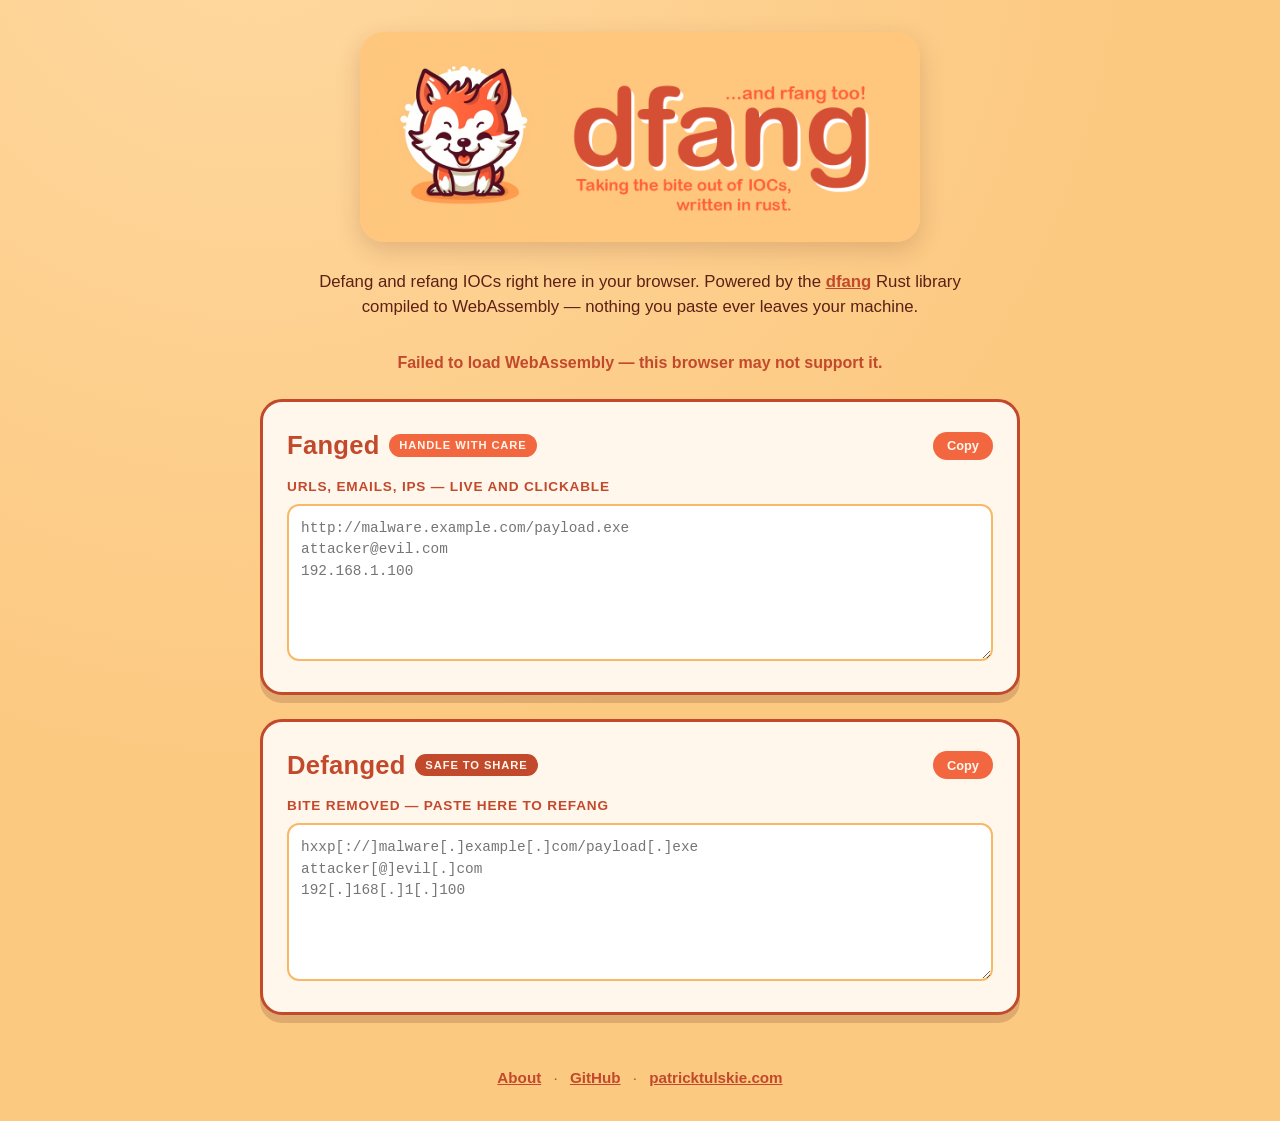
==== site/index.html @ 17a23e1f "Serve POST /api/defang and /api/refang from the same worker so the wasm answers over HTTP too" ====
<!DOCTYPE html>
<html lang="en">
<head>
  <meta charset="utf-8">
  <meta name="viewport" content="width=device-width, initial-scale=1">
  <title>dfang — taking the bite out of IOCs</title>
  <meta name="description" content="Defang and refang URLs, emails, and IPs right in your browser. Nothing leaves your machine.">
  <link rel="icon" href="favicon.svg" type="image/svg+xml">
  <link rel="stylesheet" href="style.css">
</head>
<body>
  <header>
    <img class="logo" src="img/dfang_logo.png" alt="dfang — taking the bite out of IOCs, written in rust">
    <p class="tagline">Defang and refang IOCs right here in your browser.
      Powered by the <a href="https://github.com/PatrickTulskie/dfang">dfang</a> Rust library compiled to WebAssembly
      — nothing you paste ever leaves your machine.</p>
  </header>

  <main>
    <p id="status" class="status" hidden>Loading WebAssembly&hellip;</p>

    <section class="card">
      <div class="out-head">
        <h2>Fanged <span class="pill pill-alt">handle with care</span></h2>
        <button class="copy" data-target="fanged" type="button">Copy</button>
      </div>
      <label for="fanged">URLs, emails, IPs — live and clickable</label>
      <textarea id="fanged" rows="6" spellcheck="false" autocomplete="off"
        placeholder="http://malware.example.com/payload.exe&#10;attacker@evil.com&#10;192.168.1.100"></textarea>
    </section>

    <section class="card">
      <div class="out-head">
        <h2>Defanged <span class="pill">safe to share</span></h2>
        <button class="copy" data-target="defanged" type="button">Copy</button>
      </div>
      <label for="defanged">Bite removed — paste here to refang</label>
      <textarea id="defanged" rows="6" spellcheck="false" autocomplete="off"
        placeholder="hxxp[://]malware[.]example[.]com/payload[.]exe&#10;attacker[@]evil[.]com&#10;192[.]168[.]1[.]100"></textarea>
    </section>
  </main>

  <footer>
    <nav>
      <a href="/about">About</a>
      <span aria-hidden="true">&middot;</span>
      <a href="https://github.com/PatrickTulskie/dfang">GitHub</a>
      <span aria-hidden="true">&middot;</span>
      <a href="https://patricktulskie.com">patricktulskie.com</a>
    </nav>
  </footer>

  <script type="module" src="main.js"></script>
</body>
</html>
---- site/style.css ----
:root {
  --bg: #fcc981;
  --bg-deep: #f7b968;
  --ink: #c2492c;
  --ink-dark: #5c2015;
  --accent: #f2673f;
  --cream: #fff7eb;
  --cream-dim: #ffefd9;
  --shadow: rgba(92, 32, 21, 0.18);
}

* { box-sizing: border-box; }

body {
  margin: 0;
  min-height: 100vh;
  background: var(--bg);
  background-image: radial-gradient(circle at 20% -10%, #ffd9a1 0%, var(--bg) 55%);
  color: var(--ink-dark);
  font-family: ui-rounded, "Hiragino Maru Gothic ProN", Quicksand, Nunito,
    -apple-system, "Segoe UI", sans-serif;
  line-height: 1.5;
  display: flex;
  flex-direction: column;
}

header {
  text-align: center;
  padding: 2rem 1rem 0.5rem;
}

.logo {
  max-width: min(560px, 92vw);
  height: auto;
  border-radius: 24px;
  box-shadow: 0 8px 24px var(--shadow);
}

.tagline {
  max-width: 42rem;
  margin: 1.25rem auto 0;
  font-size: 1.05rem;
}

main {
  flex: 1;
  display: grid;
  grid-template-columns: minmax(0, 1fr);
  gap: 1.5rem;
  width: min(760px, 94vw);
  margin: 1.5rem auto 2rem;
  align-items: start;
}

.status {
  grid-column: 1 / -1;
  text-align: center;
  margin: 0;
  font-weight: 600;
  color: var(--ink);
}

.card {
  background: var(--cream);
  border: 3px solid var(--ink);
  border-radius: 22px;
  box-shadow: 0 8px 0 var(--shadow);
  padding: 1.5rem;
}

.card h2 {
  margin: 0 0 1rem;
  color: var(--ink);
  font-size: 1.6rem;
  letter-spacing: 0.01em;
  display: flex;
  align-items: center;
  gap: 0.6rem;
}

.pill {
  font-size: 0.7rem;
  font-weight: 700;
  text-transform: uppercase;
  letter-spacing: 0.08em;
  color: var(--cream);
  background: var(--ink);
  border-radius: 999px;
  padding: 0.25em 0.9em;
}

.pill-alt { background: var(--accent); }

label {
  display: block;
  font-weight: 700;
  font-size: 0.85rem;
  text-transform: uppercase;
  letter-spacing: 0.06em;
  color: var(--ink);
  margin-bottom: 0.4rem;
}

textarea {
  width: 100%;
  resize: vertical;
  border: 2px solid var(--bg-deep);
  border-radius: 12px;
  background: #fff;
  color: var(--ink-dark);
  font-family: ui-monospace, SFMono-Regular, Menlo, Consolas, monospace;
  font-size: 0.9rem;
  line-height: 1.5;
  padding: 0.75rem;
  margin-bottom: 1.1rem;
}

textarea:focus {
  outline: 3px solid var(--accent);
  outline-offset: 1px;
  border-color: transparent;
}

textarea[readonly] {
  background: var(--cream-dim);
  margin-bottom: 0;
}

.out-head {
  display: flex;
  align-items: center;
  justify-content: space-between;
  gap: 1rem;
  margin-bottom: 0.75rem;
}

.out-head h2 { margin: 0; }

.card textarea { margin-bottom: 0; }

.copy {
  font: inherit;
  font-size: 0.8rem;
  font-weight: 700;
  color: var(--cream);
  background: var(--accent);
  border: none;
  border-radius: 999px;
  padding: 0.35em 1.1em;
  cursor: pointer;
  flex-shrink: 0;
  transition: transform 0.05s ease, background 0.15s ease;
}

.copy:hover { background: var(--ink); }
.copy:active { transform: translateY(2px); }

a { color: var(--ink); font-weight: 700; }
a:hover { color: var(--accent); }

.links { padding-left: 1.2rem; }
.links li { margin-bottom: 0.5rem; }

.back { text-decoration: none; }

code {
  background: var(--cream-dim);
  border-radius: 6px;
  padding: 0.1em 0.35em;
  font-family: ui-monospace, SFMono-Regular, Menlo, Consolas, monospace;
  font-size: 0.9em;
}

pre {
  background: var(--cream-dim);
  border: 2px solid var(--bg-deep);
  border-radius: 12px;
  padding: 0.75rem 1rem;
  overflow-x: auto;
}

pre code {
  background: none;
  padding: 0;
  font-size: 0.85rem;
}

footer {
  text-align: center;
  padding: 1.25rem 1rem 2rem;
  font-size: 0.95rem;
}

footer span { margin: 0 0.5rem; color: var(--ink); }
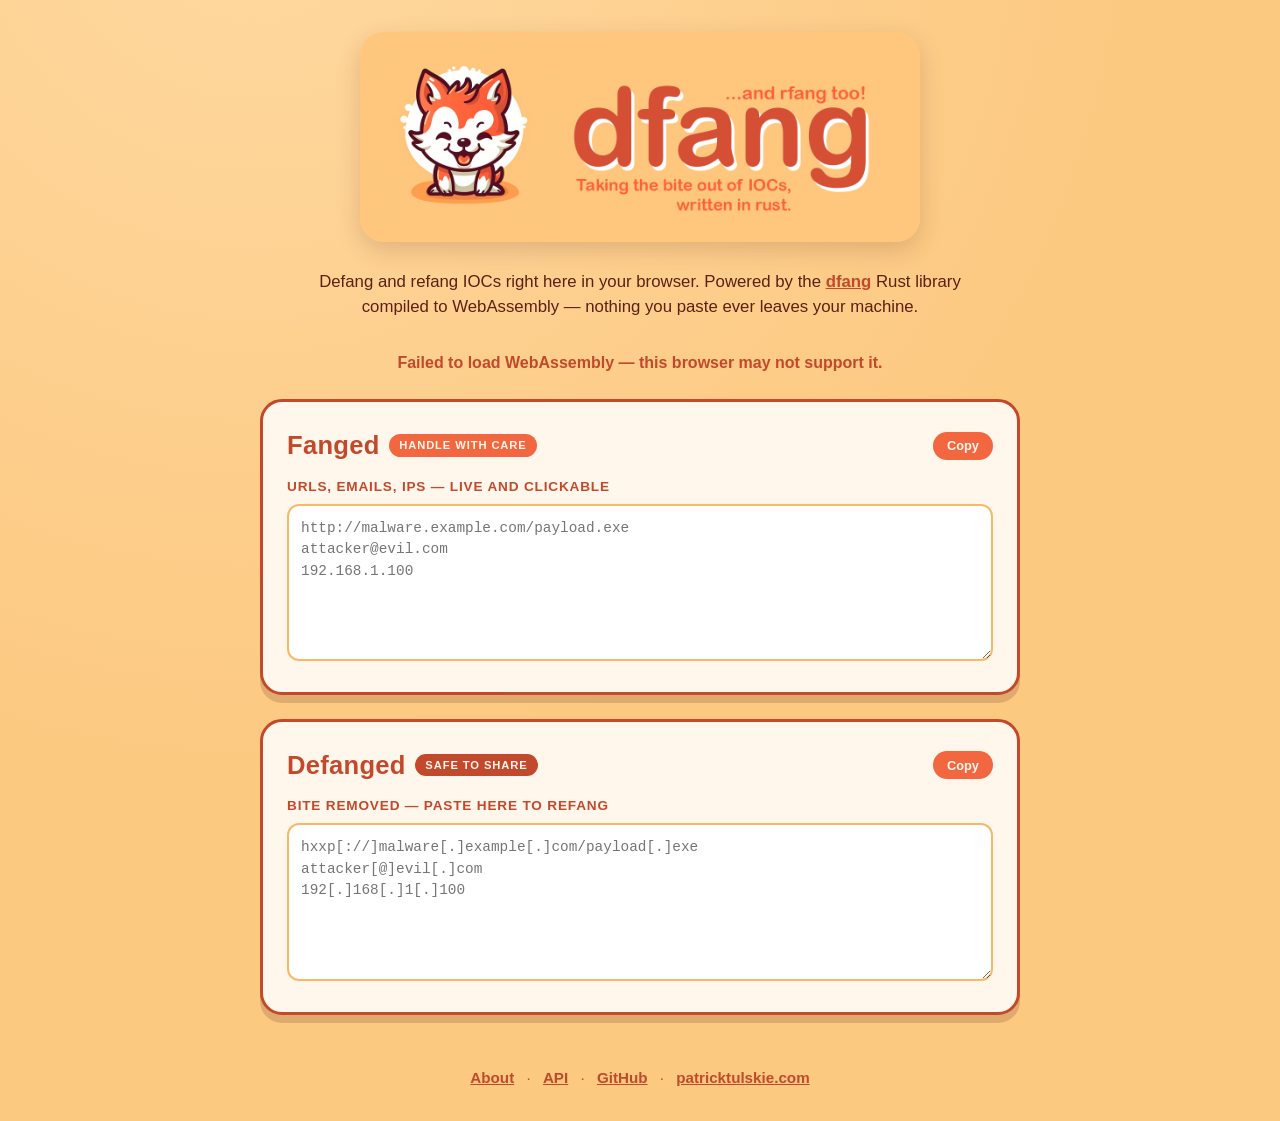
==== commit 9e8ac860: "Give the API its own docs page so the leaves-your-machine caveat is impossible to miss" ====
--- a/site/index.html
+++ b/site/index.html
@@ -44,6 +44,8 @@
     <nav>
       <a href="/about">About</a>
       <span aria-hidden="true">&middot;</span>
+      <a href="/api">API</a>
+      <span aria-hidden="true">&middot;</span>
       <a href="https://github.com/PatrickTulskie/dfang">GitHub</a>
       <span aria-hidden="true">&middot;</span>
       <a href="https://patricktulskie.com">patricktulskie.com</a>
--- a/site/style.css
+++ b/site/style.css
@@ -171,6 +171,16 @@
   font-size: 0.9em;
 }
 
+.callout {
+  background: var(--cream-dim);
+  border: 2px solid var(--accent);
+  border-radius: 12px;
+  padding: 0.75rem 1rem;
+  margin: 1rem 0;
+}
+
+.callout strong { color: var(--ink); }
+
 pre {
   background: var(--cream-dim);
   border: 2px solid var(--bg-deep);
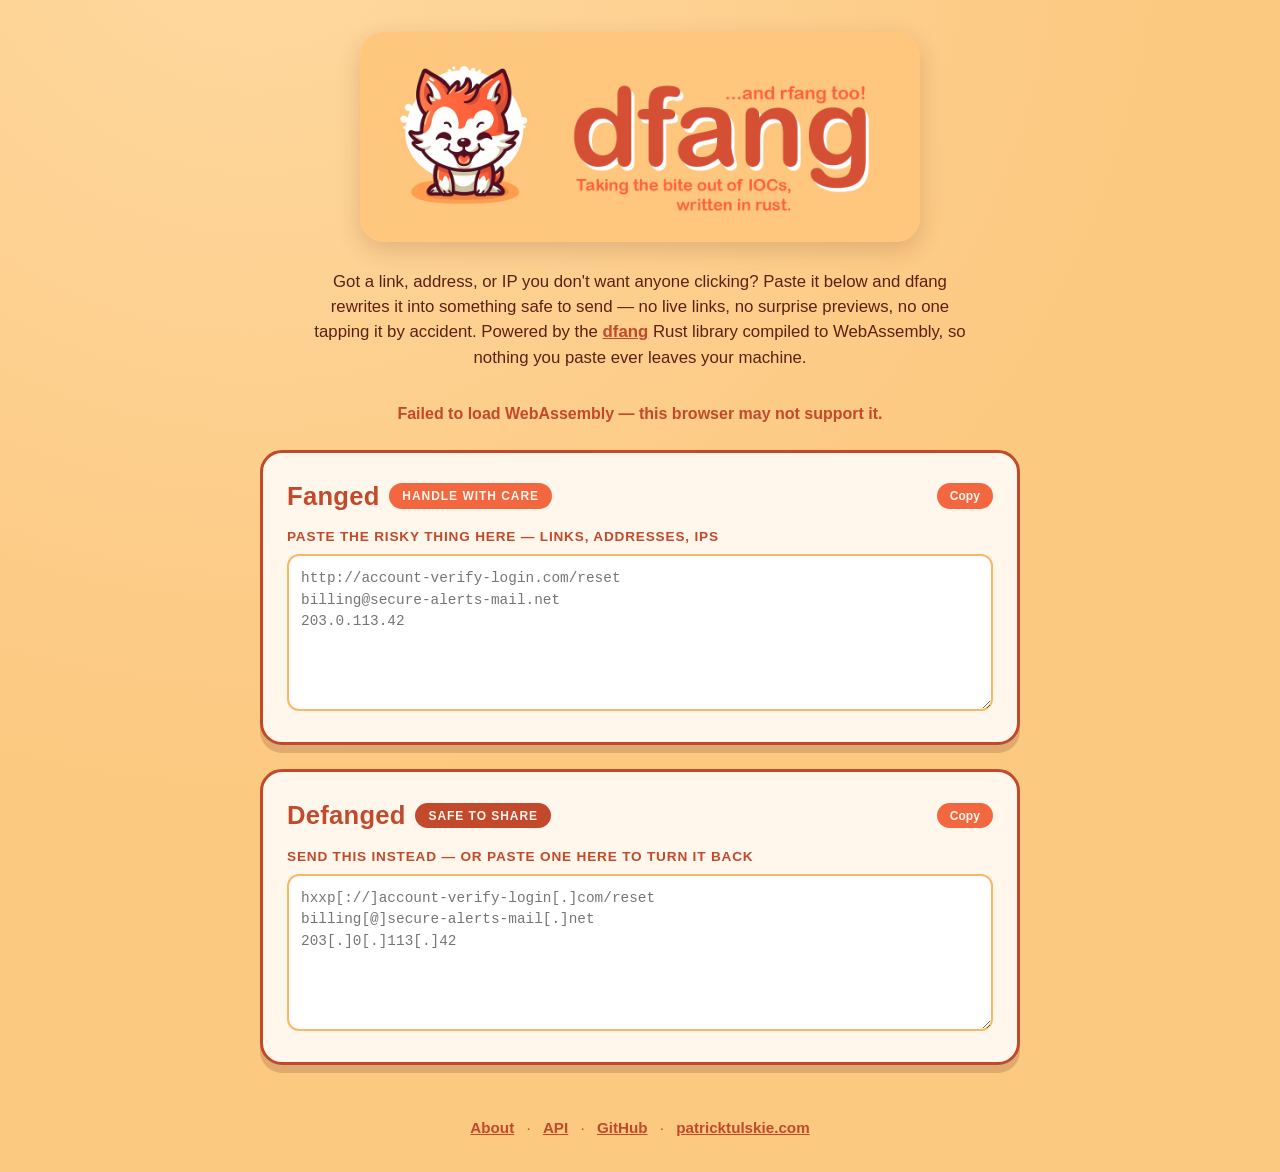
==== commit 69fb350a: "Keep the status pills readable on phones so they stop dwarfing the Copy button" ====
--- a/site/index.html
+++ b/site/index.html
@@ -3,17 +3,20 @@
 <head>
   <meta charset="utf-8">
   <meta name="viewport" content="width=device-width, initial-scale=1">
-  <title>dfang — taking the bite out of IOCs</title>
-  <meta name="description" content="Defang and refang URLs, emails, and IPs right in your browser. Nothing leaves your machine.">
-  <link rel="icon" href="favicon.svg" type="image/svg+xml">
+  <title>dfang — share a sketchy link without anyone clicking it</title>
+  <meta name="description" content="Turn a risky link, email address, or IP into something safe to paste anywhere — and back again. Runs in your browser; nothing you paste leaves your machine.">
+  <link rel="icon" href="/favicon.png" type="image/png">
+  <link rel="apple-touch-icon" href="/favicon.png">
   <link rel="stylesheet" href="style.css">
 </head>
 <body>
   <header>
     <img class="logo" src="img/dfang_logo.png" alt="dfang — taking the bite out of IOCs, written in rust">
-    <p class="tagline">Defang and refang IOCs right here in your browser.
-      Powered by the <a href="https://github.com/PatrickTulskie/dfang">dfang</a> Rust library compiled to WebAssembly
-      — nothing you paste ever leaves your machine.</p>
+    <p class="tagline">Got a link, address, or IP you don't want anyone clicking? Paste it below and
+      dfang rewrites it into something safe to send — no live links, no surprise previews, no one
+      tapping it by accident. Powered by the
+      <a href="https://github.com/PatrickTulskie/dfang">dfang</a> Rust library compiled to WebAssembly,
+      so nothing you paste ever leaves your machine.</p>
   </header>
 
   <main>
@@ -21,22 +24,24 @@
 
     <section class="card">
       <div class="out-head">
-        <h2>Fanged <span class="pill pill-alt">handle with care</span></h2>
+        <h2>Fanged</h2>
+        <span class="pill pill-alt">handle with care</span>
         <button class="copy" data-target="fanged" type="button">Copy</button>
       </div>
-      <label for="fanged">URLs, emails, IPs — live and clickable</label>
+      <label for="fanged">Paste the risky thing here — links, addresses, IPs</label>
       <textarea id="fanged" rows="6" spellcheck="false" autocomplete="off"
-        placeholder="http://malware.example.com/payload.exe&#10;attacker@evil.com&#10;192.168.1.100"></textarea>
+        placeholder="http://account-verify-login.com/reset&#10;billing@secure-alerts-mail.net&#10;203.0.113.42"></textarea>
     </section>
 
     <section class="card">
       <div class="out-head">
-        <h2>Defanged <span class="pill">safe to share</span></h2>
+        <h2>Defanged</h2>
+        <span class="pill">safe to share</span>
         <button class="copy" data-target="defanged" type="button">Copy</button>
       </div>
-      <label for="defanged">Bite removed — paste here to refang</label>
+      <label for="defanged">Send this instead — or paste one here to turn it back</label>
       <textarea id="defanged" rows="6" spellcheck="false" autocomplete="off"
-        placeholder="hxxp[://]malware[.]example[.]com/payload[.]exe&#10;attacker[@]evil[.]com&#10;192[.]168[.]1[.]100"></textarea>
+        placeholder="hxxp[://]account-verify-login[.]com/reset&#10;billing[@]secure-alerts-mail[.]net&#10;203[.]0[.]113[.]42"></textarea>
     </section>
   </main>
 
--- a/site/style.css
+++ b/site/style.css
@@ -73,20 +73,25 @@
   color: var(--ink);
   font-size: 1.6rem;
   letter-spacing: 0.01em;
-  display: flex;
-  align-items: center;
-  gap: 0.6rem;
+}
+
+/* The pill and the Copy button sit side by side, so they share their metrics
+   and stay the same height at every width. */
+.pill,
+.copy {
+  font-size: 0.75rem;
+  font-weight: 700;
+  line-height: 1;
+  border-radius: 999px;
+  padding: 0.55em 1.1em;
+  white-space: nowrap;
 }
 
 .pill {
-  font-size: 0.7rem;
-  font-weight: 700;
   text-transform: uppercase;
   letter-spacing: 0.08em;
   color: var(--cream);
   background: var(--ink);
-  border-radius: 999px;
-  padding: 0.25em 0.9em;
 }
 
 .pill-alt { background: var(--accent); }
@@ -128,9 +133,9 @@
 
 .out-head {
   display: flex;
+  flex-wrap: wrap;
   align-items: center;
-  justify-content: space-between;
-  gap: 1rem;
+  gap: 0.6rem;
   margin-bottom: 0.75rem;
 }
 
@@ -139,16 +144,12 @@
 .card textarea { margin-bottom: 0; }
 
 .copy {
-  font: inherit;
-  font-size: 0.8rem;
-  font-weight: 700;
+  font-family: inherit;
   color: var(--cream);
   background: var(--accent);
   border: none;
-  border-radius: 999px;
-  padding: 0.35em 1.1em;
   cursor: pointer;
-  flex-shrink: 0;
+  margin-left: auto;
   transition: transform 0.05s ease, background 0.15s ease;
 }
 
@@ -202,3 +203,19 @@
 }
 
 footer span { margin: 0 0.5rem; color: var(--ink); }
+
+/* Phone widths: trim the heading row enough that title, pill and Copy still
+   fit on one line. If they don't, .out-head wraps the Copy button below. */
+@media (max-width: 480px) {
+  .card { padding: 1.15rem; }
+
+  .card h2 { font-size: 1.3rem; }
+
+  .pill,
+  .copy {
+    font-size: 0.7rem;
+    padding: 0.5em 0.85em;
+  }
+
+  .pill { letter-spacing: 0.05em; }
+}
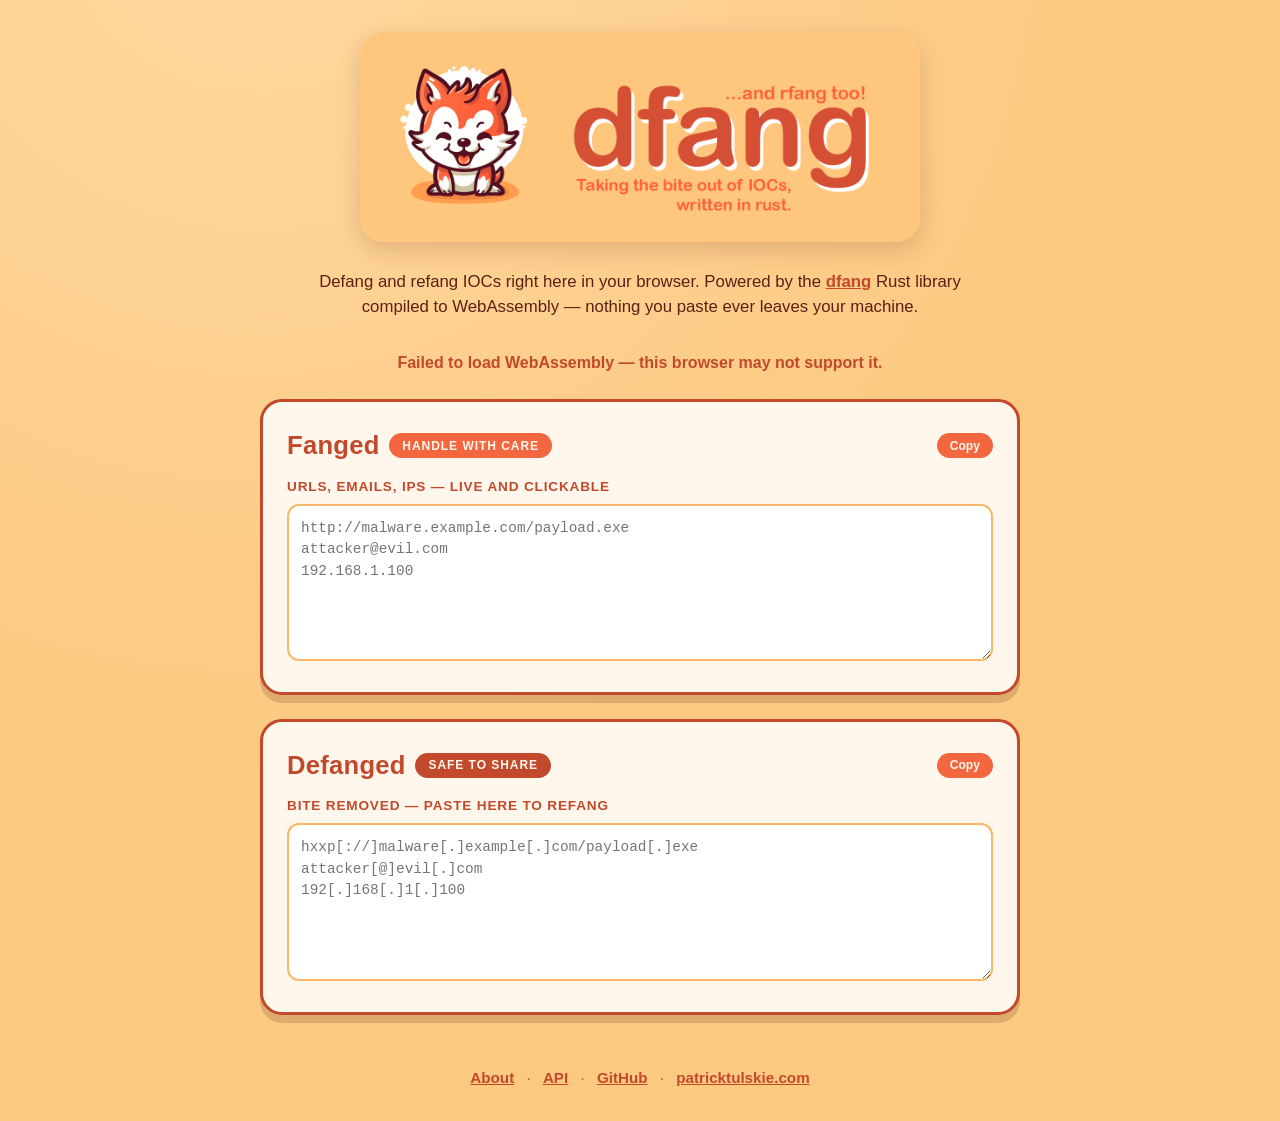
==== commit ea744c17: "Keep the status pills readable on phones so they stop dwarfing the Copy button" ====
--- a/site/index.html
+++ b/site/index.html
@@ -3,8 +3,8 @@
 <head>
   <meta charset="utf-8">
   <meta name="viewport" content="width=device-width, initial-scale=1">
-  <title>dfang — share a sketchy link without anyone clicking it</title>
-  <meta name="description" content="Turn a risky link, email address, or IP into something safe to paste anywhere — and back again. Runs in your browser; nothing you paste leaves your machine.">
+  <title>dfang — taking the bite out of IOCs</title>
+  <meta name="description" content="Defang and refang URLs, emails, and IPs right in your browser. Nothing leaves your machine.">
   <link rel="icon" href="/favicon.png" type="image/png">
   <link rel="apple-touch-icon" href="/favicon.png">
   <link rel="stylesheet" href="style.css">
@@ -12,11 +12,9 @@
 <body>
   <header>
     <img class="logo" src="img/dfang_logo.png" alt="dfang — taking the bite out of IOCs, written in rust">
-    <p class="tagline">Got a link, address, or IP you don't want anyone clicking? Paste it below and
-      dfang rewrites it into something safe to send — no live links, no surprise previews, no one
-      tapping it by accident. Powered by the
-      <a href="https://github.com/PatrickTulskie/dfang">dfang</a> Rust library compiled to WebAssembly,
-      so nothing you paste ever leaves your machine.</p>
+    <p class="tagline">Defang and refang IOCs right here in your browser.
+      Powered by the <a href="https://github.com/PatrickTulskie/dfang">dfang</a> Rust library compiled to WebAssembly
+      — nothing you paste ever leaves your machine.</p>
   </header>
 
   <main>
@@ -28,9 +26,9 @@
         <span class="pill pill-alt">handle with care</span>
         <button class="copy" data-target="fanged" type="button">Copy</button>
       </div>
-      <label for="fanged">Paste the risky thing here — links, addresses, IPs</label>
+      <label for="fanged">URLs, emails, IPs — live and clickable</label>
       <textarea id="fanged" rows="6" spellcheck="false" autocomplete="off"
-        placeholder="http://account-verify-login.com/reset&#10;billing@secure-alerts-mail.net&#10;203.0.113.42"></textarea>
+        placeholder="http://malware.example.com/payload.exe&#10;attacker@evil.com&#10;192.168.1.100"></textarea>
     </section>
 
     <section class="card">
@@ -39,9 +37,9 @@
         <span class="pill">safe to share</span>
         <button class="copy" data-target="defanged" type="button">Copy</button>
       </div>
-      <label for="defanged">Send this instead — or paste one here to turn it back</label>
+      <label for="defanged">Bite removed — paste here to refang</label>
       <textarea id="defanged" rows="6" spellcheck="false" autocomplete="off"
-        placeholder="hxxp[://]account-verify-login[.]com/reset&#10;billing[@]secure-alerts-mail[.]net&#10;203[.]0[.]113[.]42"></textarea>
+        placeholder="hxxp[://]malware[.]example[.]com/payload[.]exe&#10;attacker[@]evil[.]com&#10;192[.]168[.]1[.]100"></textarea>
     </section>
   </main>
 
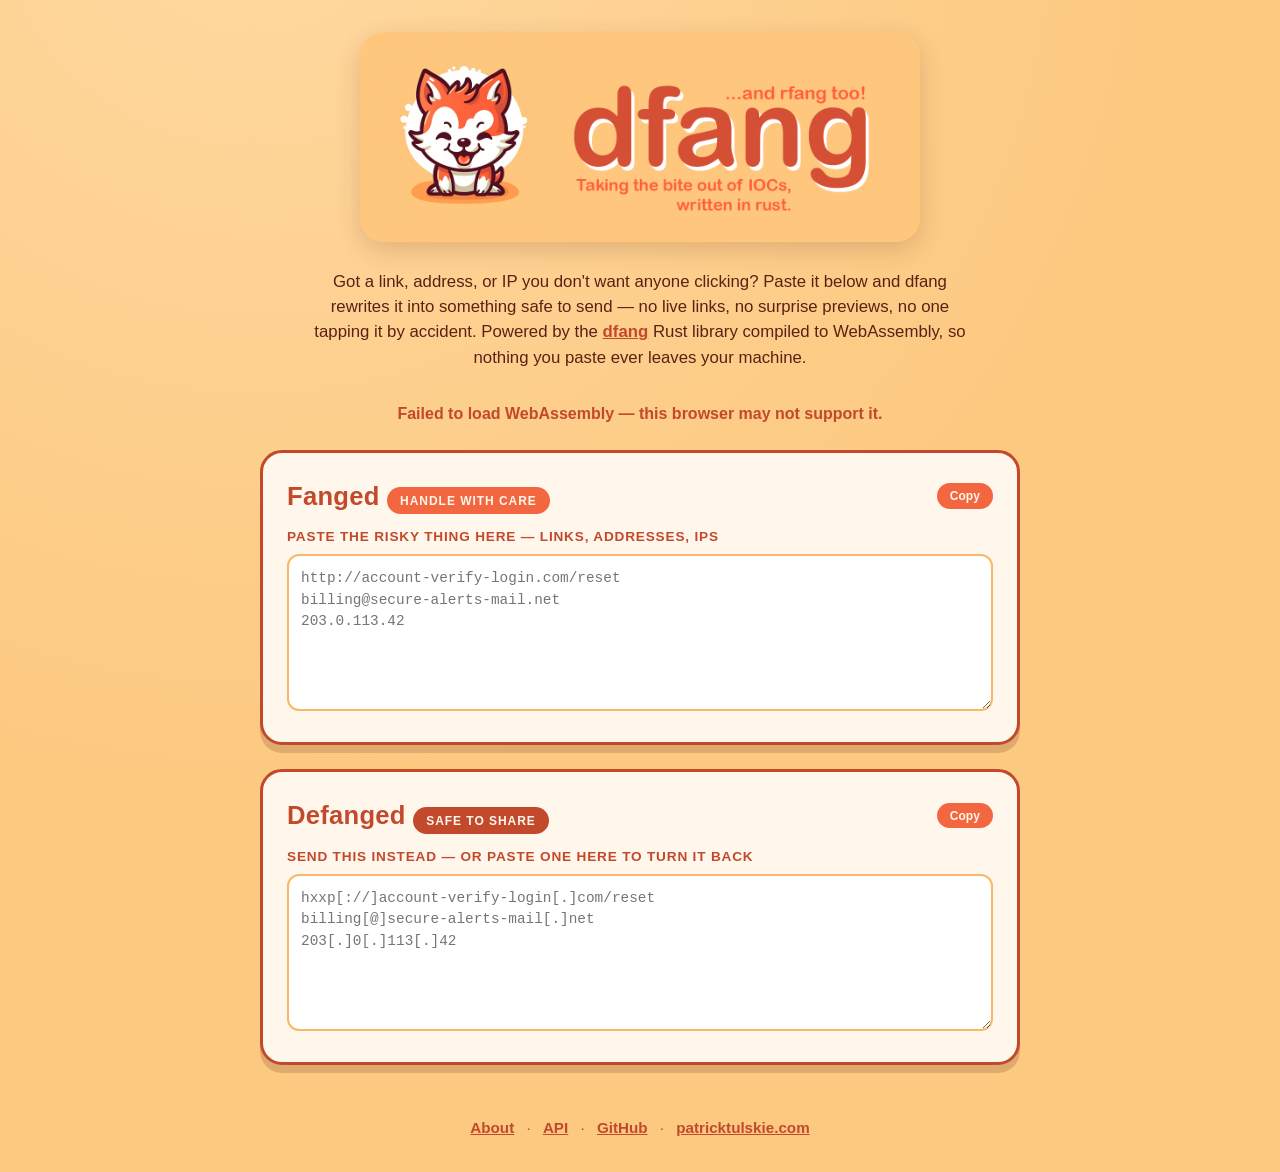
==== commit 8d58cb50: "Write the copy for anyone with a sketchy link to share, not just people who say IOC at work" ====
--- a/site/index.html
+++ b/site/index.html
@@ -3,8 +3,8 @@
 <head>
   <meta charset="utf-8">
   <meta name="viewport" content="width=device-width, initial-scale=1">
-  <title>dfang — taking the bite out of IOCs</title>
-  <meta name="description" content="Defang and refang URLs, emails, and IPs right in your browser. Nothing leaves your machine.">
+  <title>dfang — share a sketchy link without anyone clicking it</title>
+  <meta name="description" content="Turn a risky link, email address, or IP into something safe to paste anywhere — and back again. Runs in your browser; nothing you paste leaves your machine.">
   <link rel="icon" href="/favicon.png" type="image/png">
   <link rel="apple-touch-icon" href="/favicon.png">
   <link rel="stylesheet" href="style.css">
@@ -12,9 +12,11 @@
 <body>
   <header>
     <img class="logo" src="img/dfang_logo.png" alt="dfang — taking the bite out of IOCs, written in rust">
-    <p class="tagline">Defang and refang IOCs right here in your browser.
-      Powered by the <a href="https://github.com/PatrickTulskie/dfang">dfang</a> Rust library compiled to WebAssembly
-      — nothing you paste ever leaves your machine.</p>
+    <p class="tagline">Got a link, address, or IP you don't want anyone clicking? Paste it below and
+      dfang rewrites it into something safe to send — no live links, no surprise previews, no one
+      tapping it by accident. Powered by the
+      <a href="https://github.com/PatrickTulskie/dfang">dfang</a> Rust library compiled to WebAssembly,
+      so nothing you paste ever leaves your machine.</p>
   </header>
 
   <main>
@@ -22,24 +24,22 @@
 
     <section class="card">
       <div class="out-head">
-        <h2>Fanged</h2>
-        <span class="pill pill-alt">handle with care</span>
+        <h2>Fanged <span class="pill pill-alt">handle with care</span></h2>
         <button class="copy" data-target="fanged" type="button">Copy</button>
       </div>
-      <label for="fanged">URLs, emails, IPs — live and clickable</label>
+      <label for="fanged">Paste the risky thing here — links, addresses, IPs</label>
       <textarea id="fanged" rows="6" spellcheck="false" autocomplete="off"
-        placeholder="http://malware.example.com/payload.exe&#10;attacker@evil.com&#10;192.168.1.100"></textarea>
+        placeholder="http://account-verify-login.com/reset&#10;billing@secure-alerts-mail.net&#10;203.0.113.42"></textarea>
     </section>
 
     <section class="card">
       <div class="out-head">
-        <h2>Defanged</h2>
-        <span class="pill">safe to share</span>
+        <h2>Defanged <span class="pill">safe to share</span></h2>
         <button class="copy" data-target="defanged" type="button">Copy</button>
       </div>
-      <label for="defanged">Bite removed — paste here to refang</label>
+      <label for="defanged">Send this instead — or paste one here to turn it back</label>
       <textarea id="defanged" rows="6" spellcheck="false" autocomplete="off"
-        placeholder="hxxp[://]malware[.]example[.]com/payload[.]exe&#10;attacker[@]evil[.]com&#10;192[.]168[.]1[.]100"></textarea>
+        placeholder="hxxp[://]account-verify-login[.]com/reset&#10;billing[@]secure-alerts-mail[.]net&#10;203[.]0[.]113[.]42"></textarea>
     </section>
   </main>
 
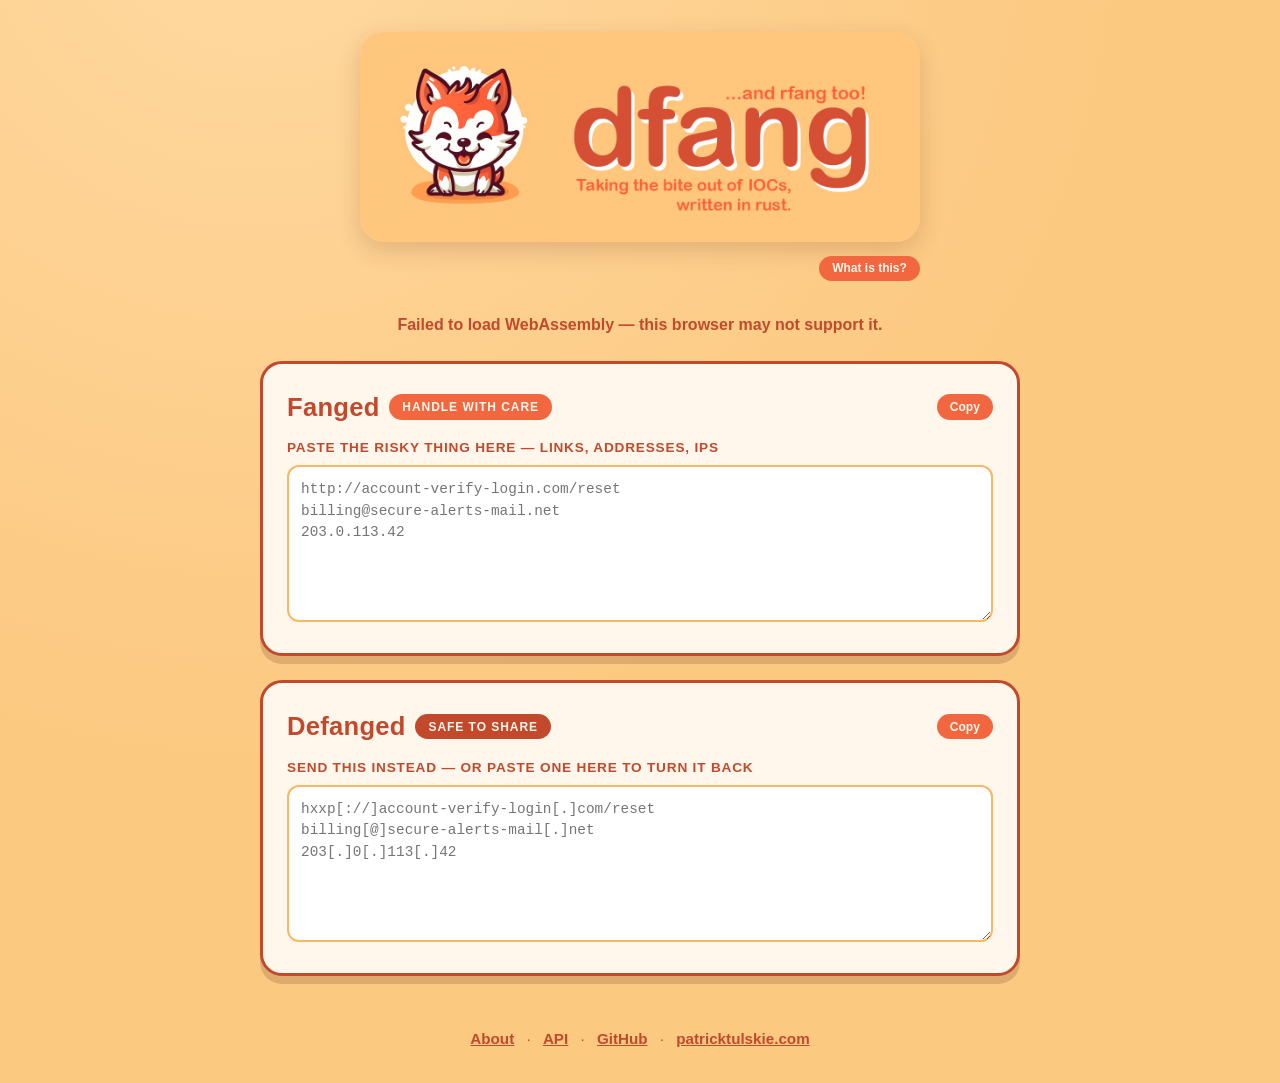
==== commit b76ca188: "Keep the mobile landing page focused by moving the long introduction behind a compact explainer Co-a" ====
--- a/site/index.html
+++ b/site/index.html
@@ -11,20 +11,29 @@
 </head>
 <body>
   <header>
-    <img class="logo" src="img/dfang_logo.png" alt="dfang — taking the bite out of IOCs, written in rust">
-    <p class="tagline">Got a link, address, or IP you don't want anyone clicking? Paste it below and
-      dfang rewrites it into something safe to send — no live links, no surprise previews, no one
-      tapping it by accident. Powered by the
-      <a href="https://github.com/PatrickTulskie/dfang">dfang</a> Rust library compiled to WebAssembly,
-      so nothing you paste ever leaves your machine.</p>
+    <div class="logo-wrap">
+      <img class="logo" src="img/dfang_logo.png" alt="dfang — taking the bite out of IOCs, written in rust">
+      <button class="what-is" id="intro-open" type="button">What is this?</button>
+    </div>
   </header>
+
+  <dialog class="intro-dialog" id="intro-dialog" aria-labelledby="intro-title">
+    <h2 id="intro-title">What is dfang?</h2>
+    <p>Ever needed to share a link or an email with someone and want to avoid accidental clicks or
+      previews? Paste it in below and get a safe version to share. Learn more on the
+      <a href="/about">About page</a>.</p>
+    <form method="dialog">
+      <button class="dialog-close" type="submit">Got it.</button>
+    </form>
+  </dialog>
 
   <main>
     <p id="status" class="status" hidden>Loading WebAssembly&hellip;</p>
 
     <section class="card">
       <div class="out-head">
-        <h2>Fanged <span class="pill pill-alt">handle with care</span></h2>
+        <h2>Fanged</h2>
+        <span class="pill pill-alt">handle with care</span>
         <button class="copy" data-target="fanged" type="button">Copy</button>
       </div>
       <label for="fanged">Paste the risky thing here — links, addresses, IPs</label>
@@ -34,7 +43,8 @@
 
     <section class="card">
       <div class="out-head">
-        <h2>Defanged <span class="pill">safe to share</span></h2>
+        <h2>Defanged</h2>
+        <span class="pill">safe to share</span>
         <button class="copy" data-target="defanged" type="button">Copy</button>
       </div>
       <label for="defanged">Send this instead — or paste one here to turn it back</label>
--- a/site/style.css
+++ b/site/style.css
@@ -29,17 +29,76 @@
   padding: 2rem 1rem 0.5rem;
 }
 
+.logo-wrap {
+  width: min(560px, 92vw);
+  margin: 0 auto;
+}
+
 .logo {
-  max-width: min(560px, 92vw);
+  display: block;
+  width: 100%;
   height: auto;
   border-radius: 24px;
   box-shadow: 0 8px 24px var(--shadow);
 }
 
-.tagline {
-  max-width: 42rem;
-  margin: 1.25rem auto 0;
-  font-size: 1.05rem;
+.what-is {
+  display: block;
+  margin: 0.85rem 0 0 auto;
+  padding: 0.55em 1.1em;
+  border: 0;
+  border-radius: 999px;
+  background: var(--accent);
+  color: var(--cream);
+  font: inherit;
+  font-size: 0.75rem;
+  font-weight: 700;
+  line-height: 1;
+  cursor: pointer;
+}
+
+.what-is:hover {
+  background: var(--ink);
+  color: var(--cream);
+}
+
+.intro-dialog {
+  width: min(30rem, calc(100vw - 2rem));
+  padding: 1.5rem;
+  border: 3px solid var(--ink);
+  border-radius: 22px;
+  background: var(--cream);
+  color: var(--ink-dark);
+  box-shadow: 0 8px 0 var(--shadow);
+}
+
+.intro-dialog::backdrop { background: rgba(92, 32, 21, 0.45); }
+
+.intro-dialog h2 {
+  margin: 0;
+  color: var(--ink);
+}
+
+.intro-dialog p { margin: 0.75rem 0 1.25rem; }
+.intro-dialog form { text-align: right; }
+
+.dialog-close {
+  padding: 0.6em 1.2em;
+  border: 0;
+  border-radius: 999px;
+  background: var(--accent);
+  color: var(--cream);
+  font: inherit;
+  font-weight: 700;
+  cursor: pointer;
+}
+
+.dialog-close:hover { background: var(--ink); }
+
+.what-is:focus-visible,
+.dialog-close:focus-visible {
+  outline: 3px solid var(--accent);
+  outline-offset: 3px;
 }
 
 main {
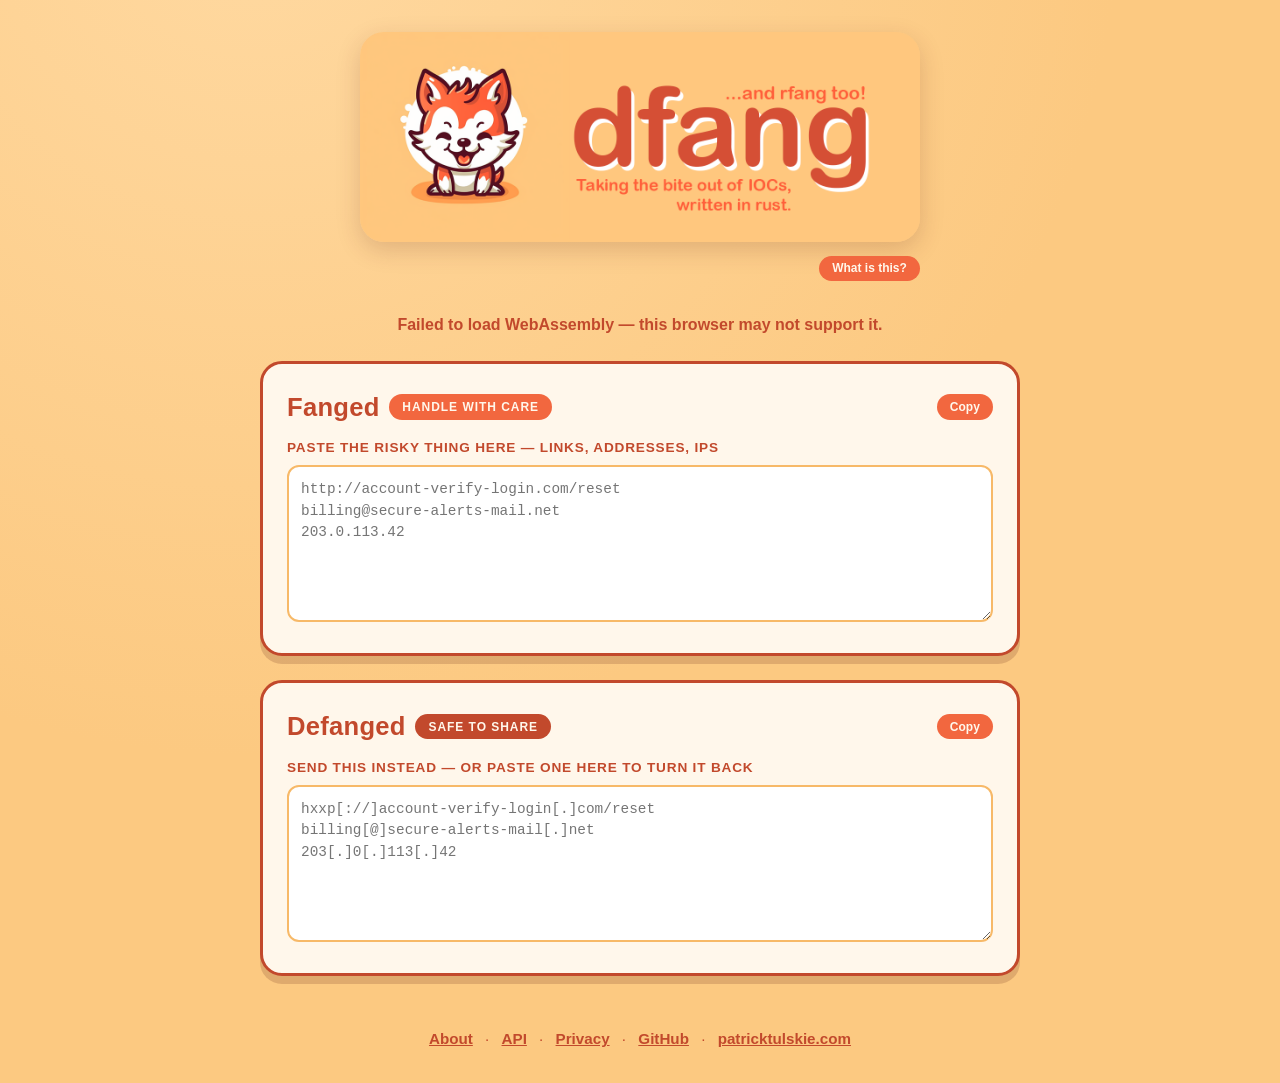
==== commit 9fda140c: "Add a privacy page so the app and the site have one policy to point at Co-authored-by: Patrick Tulsk" ====
--- a/site/index.html
+++ b/site/index.html
@@ -59,6 +59,8 @@
       <span aria-hidden="true">&middot;</span>
       <a href="/api">API</a>
       <span aria-hidden="true">&middot;</span>
+      <a href="/privacy">Privacy</a>
+      <span aria-hidden="true">&middot;</span>
       <a href="https://github.com/PatrickTulskie/dfang">GitHub</a>
       <span aria-hidden="true">&middot;</span>
       <a href="https://patricktulskie.com">patricktulskie.com</a>
